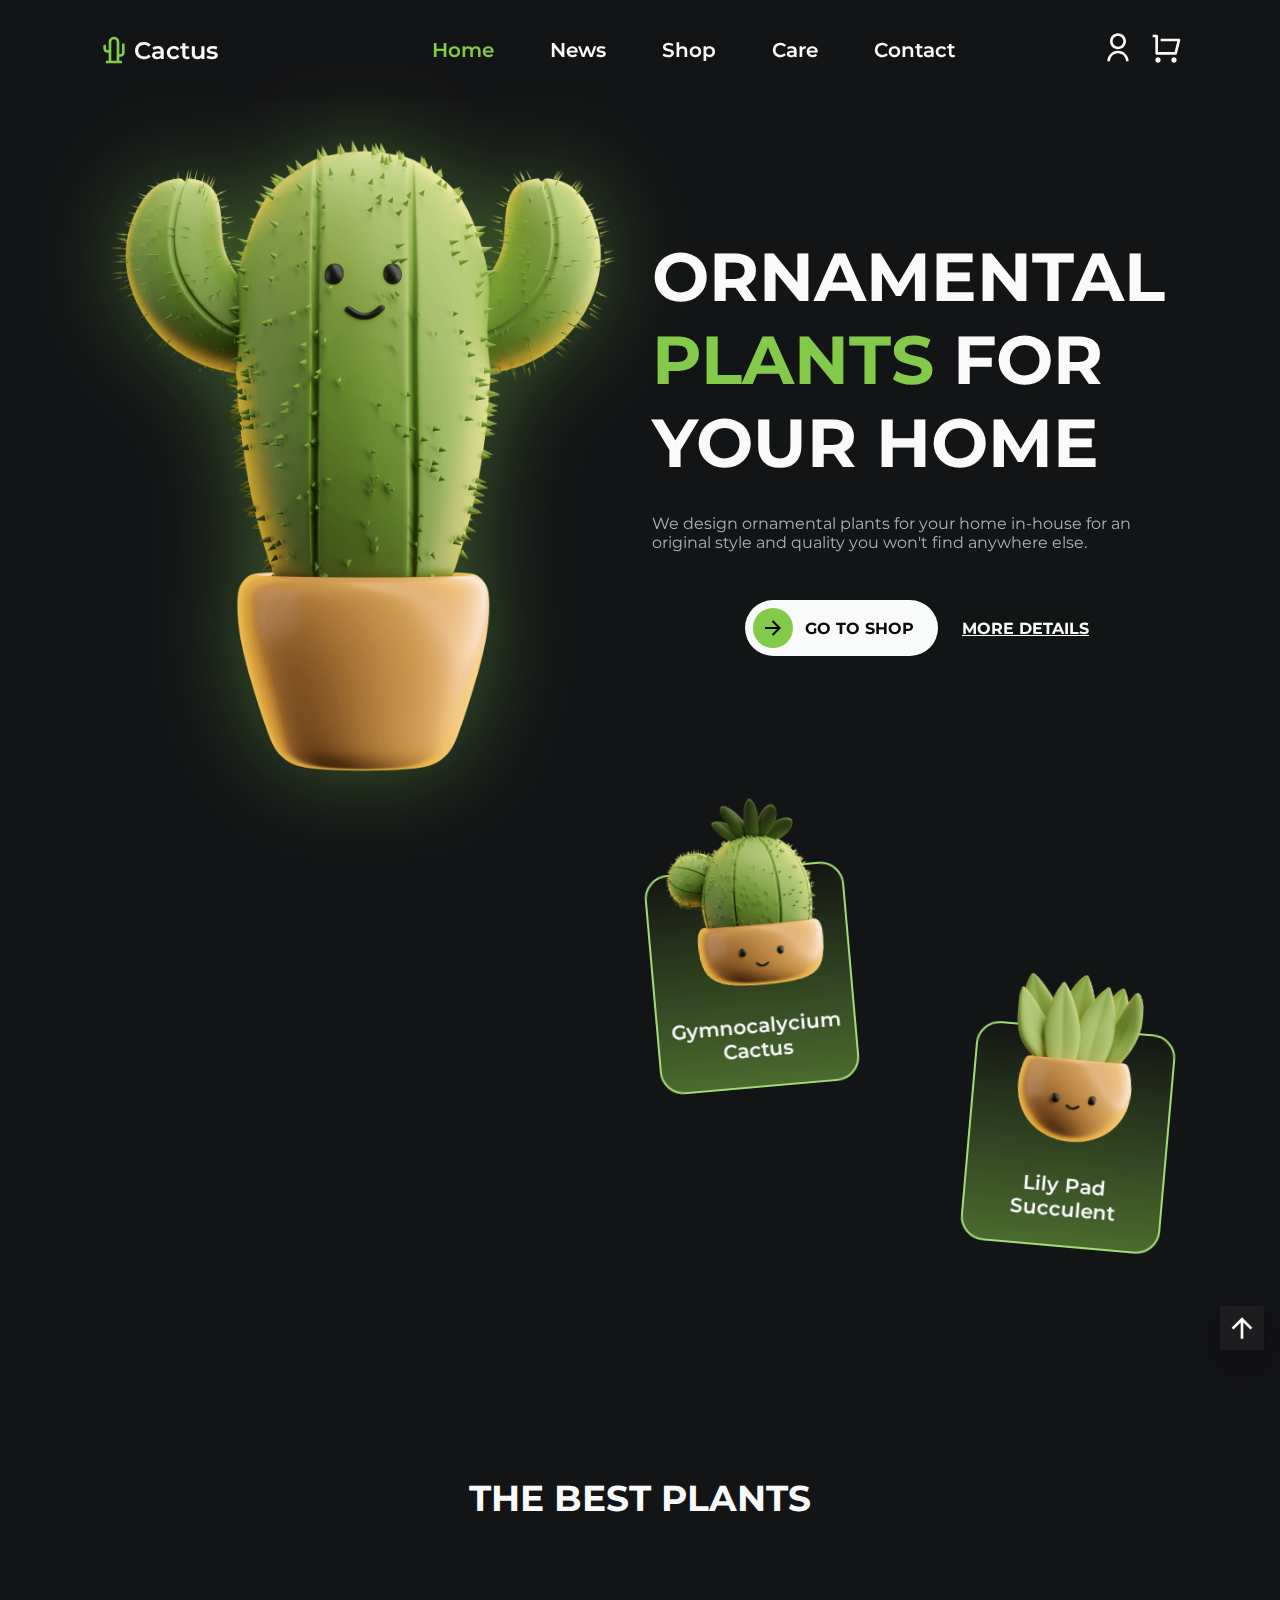
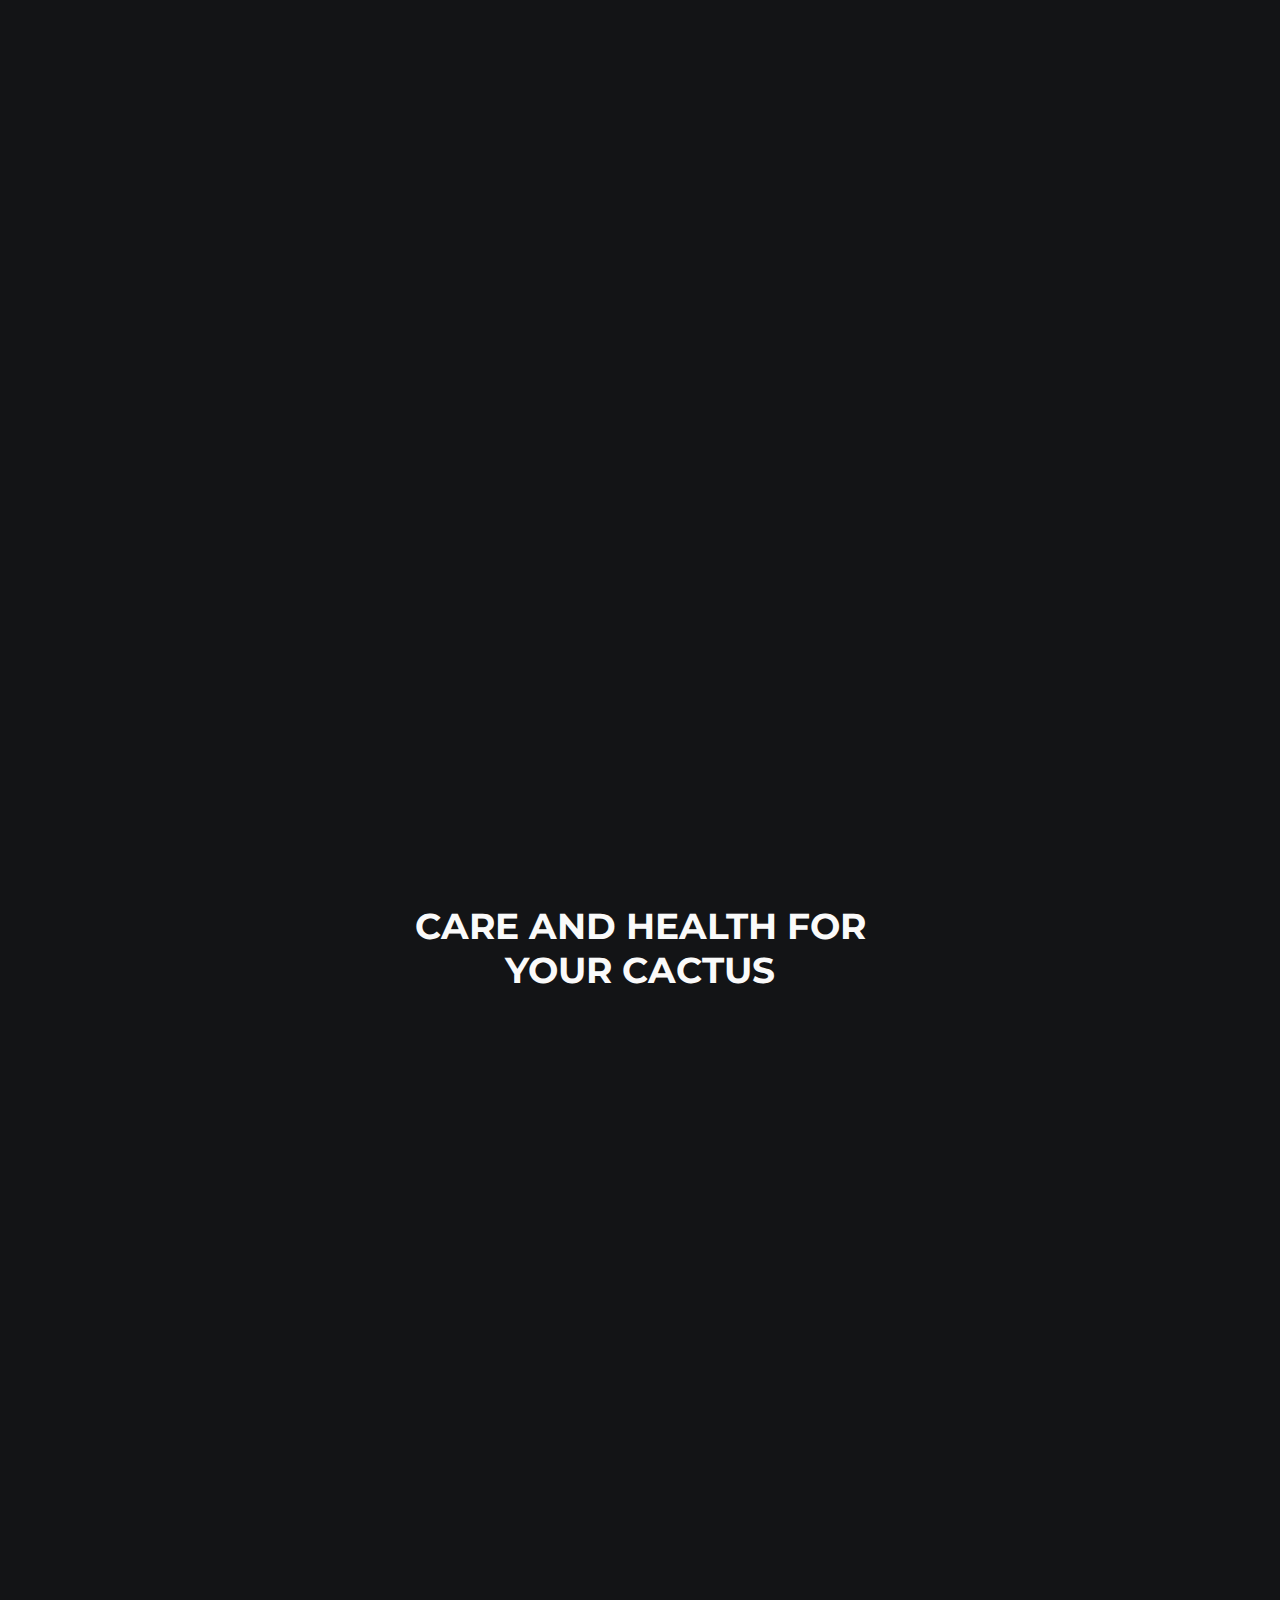
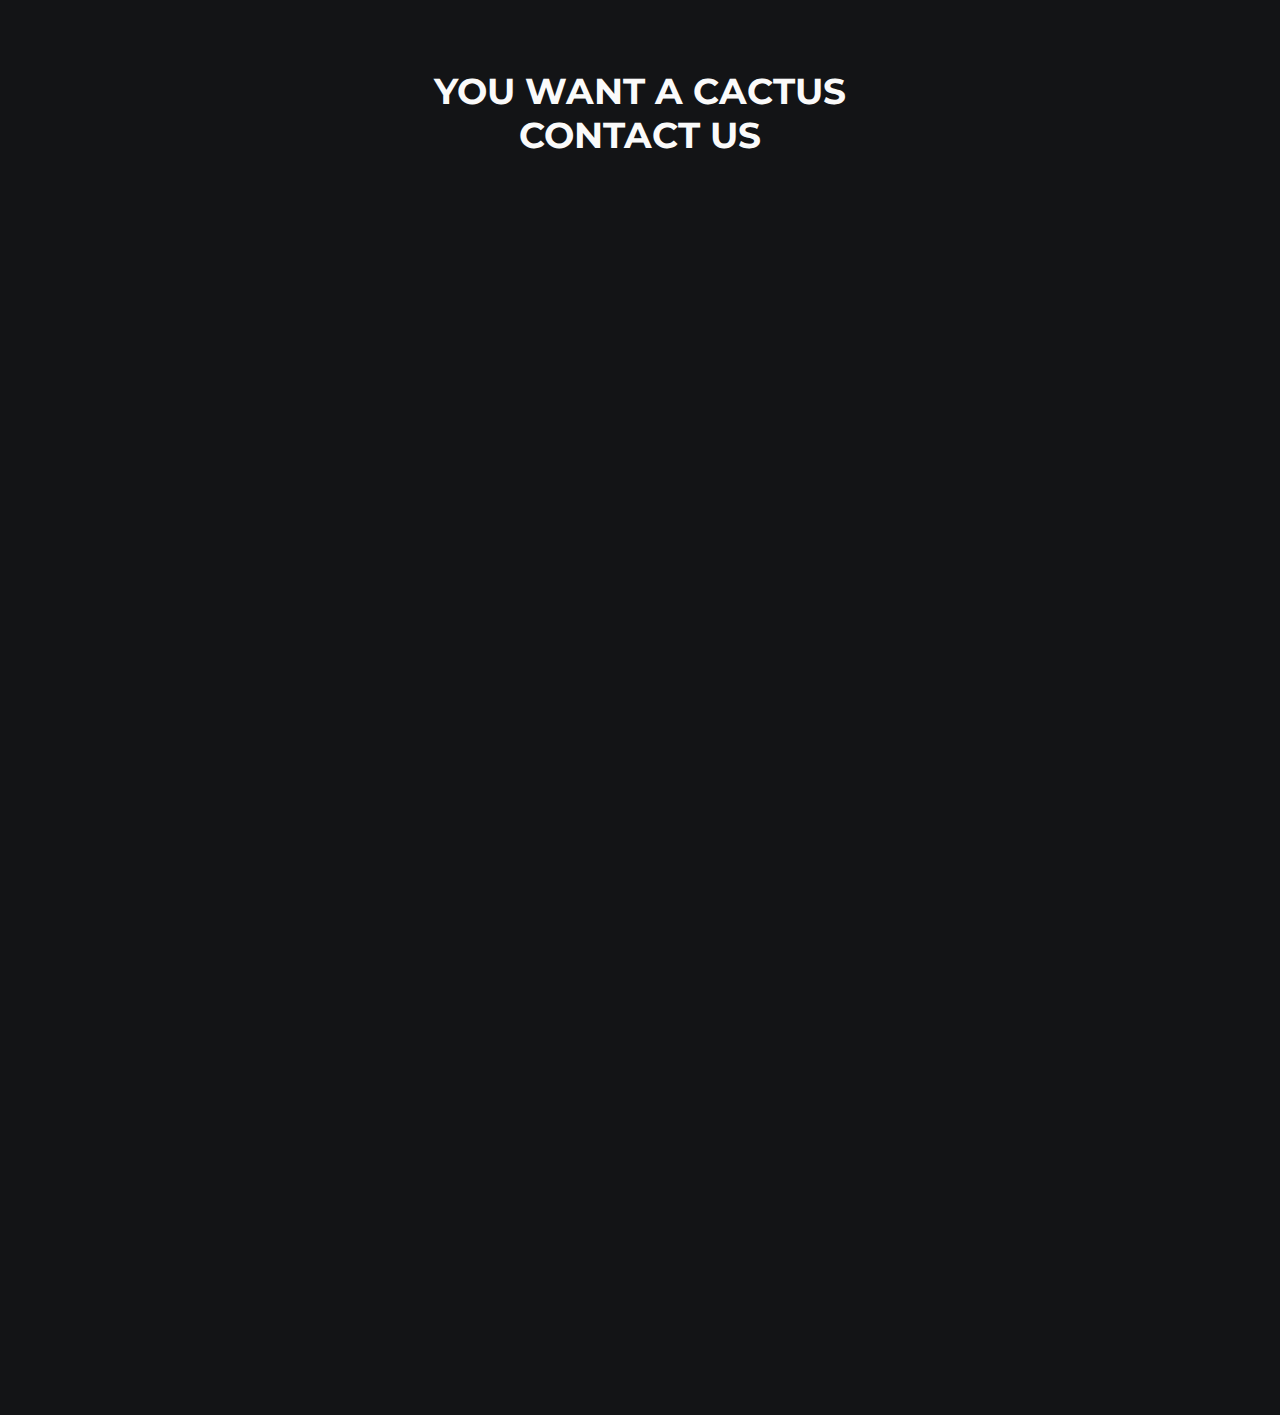
==== index.html @ 9eb7f530 "Add files via upload" ====
<!DOCTYPE html>
<html lang="en">

<head>
	<meta charset="UTF-8">
	<meta name="viewport" content="width=device-width, initial-scale=1.0">
	<link rel="shortcut icon" href="img/favicon.png" type="image/x-icon">
	<link rel="preconnect" href="https://fonts.googleapis.com">
	<link rel="preconnect" href="https://fonts.gstatic.com" crossorigin>
	<link href="https://fonts.googleapis.com/css2?family=Montserrat:wght@400;600;700&display=swap" rel="stylesheet">
	<link rel="stylesheet" href="css/style.css">
	<title>Cactus</title>
</head>

<body>
	<div class="wrapper">
		<!--==================== HEADER ====================-->
		<header class="header" id="header">
			<div class="header__container">
				<a href="" class="header__logo icon">
					<img src="img/logo.svg" alt="image">
					<div class="logo__text">Cactus</div>
				</a>
				<nav class="header__menu menu" id="menu">
					<div class="menu__body">
						<ul class="menu__list">
							<li class="menu__item">
								<a data-goto="#home" href="#" class="menu__link active-link">Home</a>
							</li>
							<li class="menu__item">
								<a data-goto="#new" href="#" class="menu__link">News</a>
							</li>
							<li class="menu__item">
								<a data-goto="#shop" href="#" class="menu__link">Shop</a>
							</li>
							<li class="menu__item">
								<a data-goto="#care" href="#" class="menu__link">Care</a>
							</li>
							<li class="menu__item">
								<a data-goto="#contact" href="#" class="menu__link">Contact</a>
							</li>
						</ul>
					</div>
					<div class="menu__actions actions-menu">
						<div class="actions-menu__user">
							<svg xmlns="http://www.w3.org/2000/svg" viewBox="0 0 24 24">
								<path
									d="M4 22C4 17.5817 7.58172 14 12 14C16.4183 14 20 17.5817 20 22H18C18 18.6863 15.3137 16 12 16C8.68629 16 6 18.6863 6 22H4ZM12 13C8.685 13 6 10.315 6 7C6 3.685 8.685 1 12 1C15.315 1 18 3.685 18 7C18 10.315 15.315 13 12 13ZM12 11C14.21 11 16 9.21 16 7C16 4.79 14.21 3 12 3C9.79 3 8 4.79 8 7C8 9.21 9.79 11 12 11Z">
								</path>
							</svg>
						</div>
						<div class="actions-menu__cart">
							<svg xmlns="http://www.w3.org/2000/svg" viewBox="0 0 24 24" fill="currentColor">
								<path
									d="M4.00488 16V4H2.00488V2H5.00488C5.55717 2 6.00488 2.44772 6.00488 3V15H18.4433L20.4433 7H8.00488V5H21.7241C22.2764 5 22.7241 5.44772 22.7241 6C22.7241 6.08176 22.7141 6.16322 22.6942 6.24254L20.1942 16.2425C20.083 16.6877 19.683 17 19.2241 17H5.00488C4.4526 17 4.00488 16.5523 4.00488 16ZM6.00488 23C4.90031 23 4.00488 22.1046 4.00488 21C4.00488 19.8954 4.90031 19 6.00488 19C7.10945 19 8.00488 19.8954 8.00488 21C8.00488 22.1046 7.10945 23 6.00488 23ZM18.0049 23C16.9003 23 16.0049 22.1046 16.0049 21C16.0049 19.8954 16.9003 19 18.0049 19C19.1095 19 20.0049 19.8954 20.0049 21C20.0049 22.1046 19.1095 23 18.0049 23Z">
								</path>
							</svg>
						</div>
					</div>
					<button class="icon-menu" type="button">
						<span></span>
					</button>
				</nav>
			</div>
		</header>
		<!--==================== MAIN ====================-->
		<main class="main">
			<!--==================== HOME ====================-->
			<section class="page__home home section" id="home">
				<div class="home__container grid">
					<div class="home__image image-home">
						<div class="image-home__body">
							<img src="img/home/home-cactus.png" alt="image">
						</div>
					</div>
					<div class="home__content">
						<div class="home__header header-home">
							<h1 class="header-home__title title header_title">
								ORNAMENTAL <br> <span>PLANTS</span> FOR <br> YOUR HOME <br>
							</h1>
							<div class="header-home__text">
								<p>We design ornamental plants for your home in-house for an original style and quality you
									won't
									find anywhere else.</p>
							</div>
							<div class="header-home__buttons">
								<a href="" class="header-home__button button">
									<span><img src="img/home/arrow.svg" alt="icon-arrow"></span>GO TO SHOP
								</a>
								<a href="" class="header-home__button-link button-link">MORE DETAILS</a>
							</div>
						</div>
					</div>
				</div>
			</section>
			<!--==================== NEWS ====================-->
			<section class="page__new new section" id="new">
				<div class="new__container grid">
					<div class="new__header header-new header_title">
						<h2 class="header-new__title title">
							NEW PLANTS FOR <br> YOUR HOME
						</h2>
						<div class="header-new__text">
							<p>Select new ornamental plants for home
								decoration and obtain an atmosphere of
								harmony and freshness.</p>
						</div>
					</div>
					<div class="new__content grid">
						<article class="new__card card-new">
							<div class="card-new__image">
								<img src="img/new/new-cactus-1.png" alt="image">
							</div>
							<h2 class="card-new__title">Gymnocalycium Cactus</h2>
						</article>
						<article class="new__card card-new">
							<div class="card-new__image">
								<img src="img/new/new-cactus-2.png" alt="image">
							</div>
							<h2 class="card-new__title">Lily Pad Succulent</h2>
						</article>
						<article class="new__card card-new">
							<div class="card-new__image">
								<img src="img/new/new-cactus-3.png" alt="image">
							</div>
							<h2 class="card-new__title">Rebutia Cactus</h2>
						</article>
					</div>
				</div>
			</section>
			<!--==================== SHOP ====================-->
			<section class="page__shop shop section" id="shop">
				<div class="shop__container">
					<div class="shop__header header-shop header_title">
						<h2 class="header-shop__title title title_center">
							THE BEST PLANTS
						</h2>
					</div>
					<div class="shop__content">
						<article class="shop__card card-shop">
							<div class="card-shop__image">
								<img src="img/shop/shop-cactus-1.png" alt="image">
							</div>
							<h3 class="card-shop__title">Gymnocalycium <br> Cactus</h3>
							<div class="card-shop__price">
								<span>$15</span>
							</div>
							<button class="card-shop__button">
								<img src="img/shop/bag.svg" alt="image">
							</button>
						</article>
						<article class="shop__card card-shop">
							<div class="card-shop__image">
								<img src="img/shop/shop-cactus-2.png" alt="image">
							</div>
							<h3 class="card-shop__title">Echeveria <br> Succulent</h3>
							<div class="card-shop__price">
								<span>$10</span>
							</div>
							<button class="card-shop__button">
								<img src="img/shop/bag.svg" alt="image">
							</button>
						</article>
						<article class="shop__card card-shop">
							<div class="card-shop__image">
								<img src="img/shop/shop-cactus-3.png" alt="image">
							</div>
							<h3 class="card-shop__title">Ferocactus <br> Cactus</h3>
							<div class="card-shop__price">
								<span>$15</span>
							</div>
							<button class="card-shop__button">
								<img src="img/shop/bag.svg" alt="image">
							</button>
						</article>
						<article class="shop__card card-shop">
							<div class="card-shop__image">
								<img src="img/shop/shop-cactus-4.png" alt="image">
							</div>
							<h3 class="card-shop__title">Key Lime Pie <br> Succulent</h3>
							<div class="card-shop__price">
								<span>$10</span>
							</div>
							<button class="card-shop__button">
								<img src="img/shop/bag.svg" alt="image">
							</button>
						</article>
						<article class="shop__card card-shop">
							<div class="card-shop__image">
								<img src="img/shop/shop-cactus-5.png" alt="image">
							</div>
							<h3 class="card-shop__title">Melocactus <br> Cactus</h3>
							<div class="card-shop__price">
								<span>$15</span>
							</div>
							<button class="card-shop__button">
								<img src="img/shop/bag.svg" alt="image">
							</button>
						</article>
					</div>
				</div>
			</section>
			<!--==================== CARE ====================-->
			<section class="page__care care section" id="care">
				<div class="care__container">
					<div class="care__header header-care header_title">
						<h2 class="header-care__title title title_center">
							CARE AND HEALTH FOR <br> YOUR CACTUS
						</h2>
					</div>
					<div class="care__body body-care">
						<div class="body-care__image">
							<img src="img/care/care-cactus.png" alt="image">
						</div>
						<div class="body-care__content content-care">
							<ul class="content-care__list">
								<li class="content-care__item icon">
									<img src="img/care/checkbox.svg" alt="image">
									<p>In cold times, add water once a month
										and during the summer do it when the
										soil is very dry.</p>
								</li>
								<li class="content-care__item icon">
									<img src="img/care/checkbox.svg" alt="image">
									<p>Have good drainage so that the cactus
										does not accumulate water.</p>
								</li>
								<li class="content-care__item icon">
									<img src="img/care/checkbox.svg" alt="image">
									<p>Place your cactus or succulent in a
										location with indirect light.</p>
								</li>
								<li class="content-care__item icon">
									<img src="img/care/checkbox.svg" alt="image">
									<p>Do not water more than necessary, as
										it can accumulate too much water and
										the plant will rot.</p>
								</li>
								<li class="content-care__item icon">
									<img src="img/care/checkbox.svg" alt="image">
									<p>Do not expose to high temperatures, as
										succulent plants are not fans of
										extremes.</p>
								</li>
							</ul>
						</div>
					</div>
			</section>
			<!--==================== CONTACT ====================-->
			<section class="page__contact contact section" id="contact">
				<div class="contact__container">
					<div class="contact__header header-contact header_title">
						<h2 class="header-contact__title title title_center">
							YOU WANT A CACTUS <br> CONTACT US
						</h2>
					</div>
					<div class="contact__body">
						<div class="contact__content">
							<div class="contact__social social-contact">
								<h3 class="social-contact__title">Write to us</h3>
								<div class="social-contact__image">
									<a href="" class="social-contact__whatsapp icon">
										<img src="img/contact/whatsapp.svg" alt="image">
									</a>
									<a href="" class="social-contact__messenger icon">
										<img src="img/contact/messenger.svg" alt="image">
									</a>
									<a href="mailto:" class="social-contact__mail icon">
										<img src="img/contact/mail.svg" alt="image">
									</a>
								</div>
							</div>
							<div class="contact__number number-contact">
								<h3 class="number-contact__title">Call us at the numbers</h3>
								<address class="number-contact__info">
									+00-987-7654-321 <br> +11-012345
								</address>
							</div>
							<div class="contact__address address-contact">
								<h3 class="address-contact__title">Find us here</h3>
								<address class="address-contact__info">
									Lima - Sun City - Peru <br> Av. Moon #4321
								</address>
							</div>
						</div>
						<div class="contact__image">
							<img src="img/contact/contact-cactus.png" alt="image">
						</div>
					</div>
				</div>
			</section>
		</main>
		<!--==================== FOOTER ====================-->
		<footer class="footer">
			<div class="footer__container">
				<div class="footer__main main-footer">
					<div class="main-footer__column">
						<a href="" class="main-footer__logo icon">
							<img src="img/logo.svg" alt="image">
							<div class="main-footer__logo-text">Cactus</div>
						</a>
						<div class="main-footer__text">
							<p>Choose the best plants for your home.</p>
						</div>
					</div>
					<div class="main-footer__column">
						<div class="main-footer__label">COMPANY</div>
						<nav class="main-footer__menu menu-footer">
							<ul class="menu-footer__list">
								<li class="menu-footer__item">
									<a href="" class="menu-footer__link">About Us</a>
								</li>
								<li class="menu-footer__item">
									<a href="" class="menu-footer__link">Products</a>
								</li>
								<li class="menu-footer__item">
									<a href="" class="menu-footer__link">Features</a>
								</li>
							</ul>
						</nav>
					</div>
					<div class="main-footer__column">
						<div class="main-footer__label">INFORMATION</div>
						<nav class="main-footer__menu menu-footer">
							<ul class="menu-footer__list">
								<li class="menu-footer__item">
									<a href="" class="menu-footer__link">Blogs & News</a>
								</li>
								<li class="menu-footer__item">
									<a href="" class="menu-footer__link">Contacts Us</a>
								</li>
								<li class="menu-footer__item">
									<a href="" class="menu-footer__link">FAQs</a>
								</li>
							</ul>
						</nav>
					</div>
					<div class="main-footer__column">
						<div class="main-footer__label">SOCIAL MEDIA</div>
						<div class="main-footer__social social-footer">
							<a href="" class="social-footer__facebook icon">
								<img src="img/footer/facebook.svg" alt="image">
							</a>
							<a href="" class="social-footer__instagram icon">
								<img src="img/footer/instagram.svg" alt="image">
							</a>
							<a href="" class="social-footer__twitter icon">
								<img src="img/footer/twitter.svg" alt="image">
							</a>
						</div>
					</div>
				</div>
				<div class="footer__bottom bottom-footer">
					<div class="bottom-footer__copy">
						© All Rights Reserved By Bedimcode
					</div>
				</div>
			</div>
		</footer>
		<!--========== SCROLL UP ==========-->
		<a href="#" class="scrollup icon" id="scroll-up">
			<img src="img/arrow.svg" alt="image">
		</a>
	</div>
	<!--=============== SCROLLREVEAL ===============-->
	<script src="js/scrollreveal.min.js"></script>
	<!--=============== SCRIPT ===============-->
	<script src="js/script.js"></script>
</body>

</html>
---- css/style.css ----
@import url("reset.css");
@import url("header.css");
@import url("home.css");
@import url("new.css");
@import url("shop.css");
@import url("care.css");
@import url("contact.css");
@import url("footer.css");
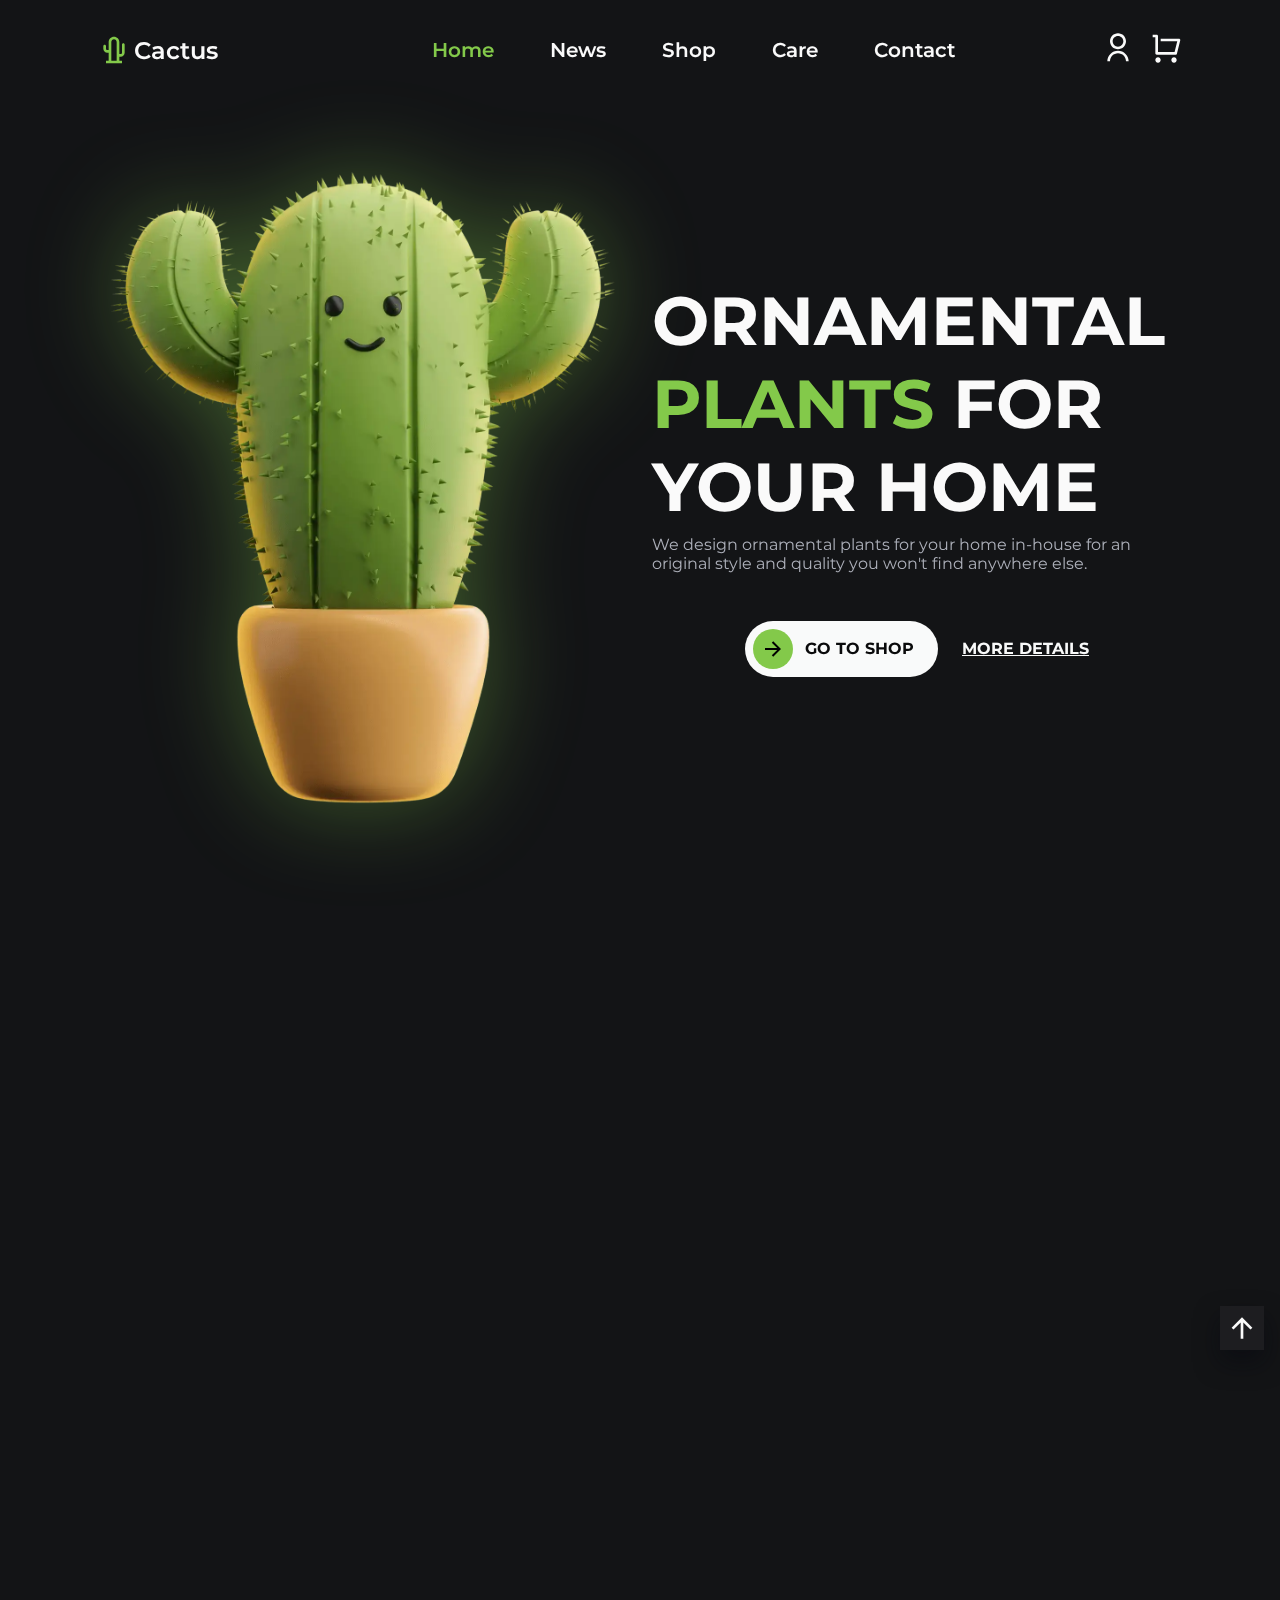
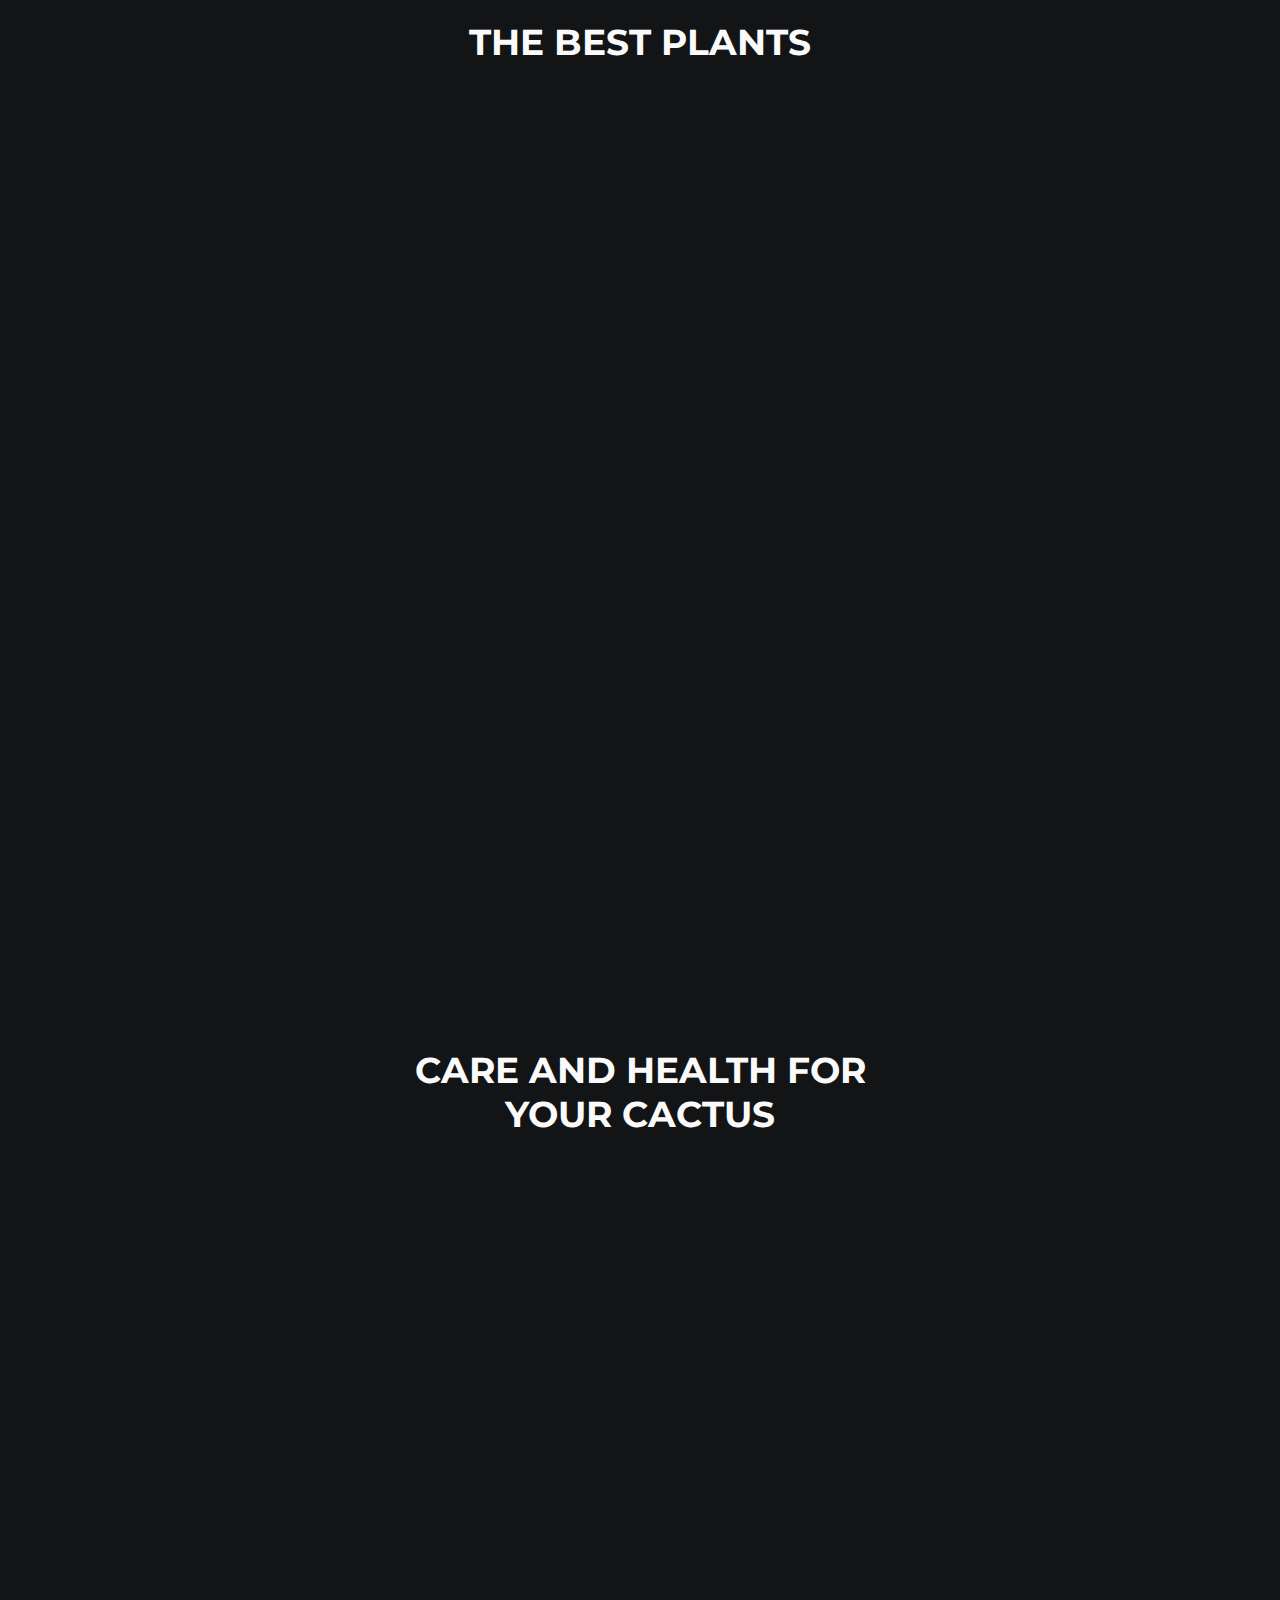
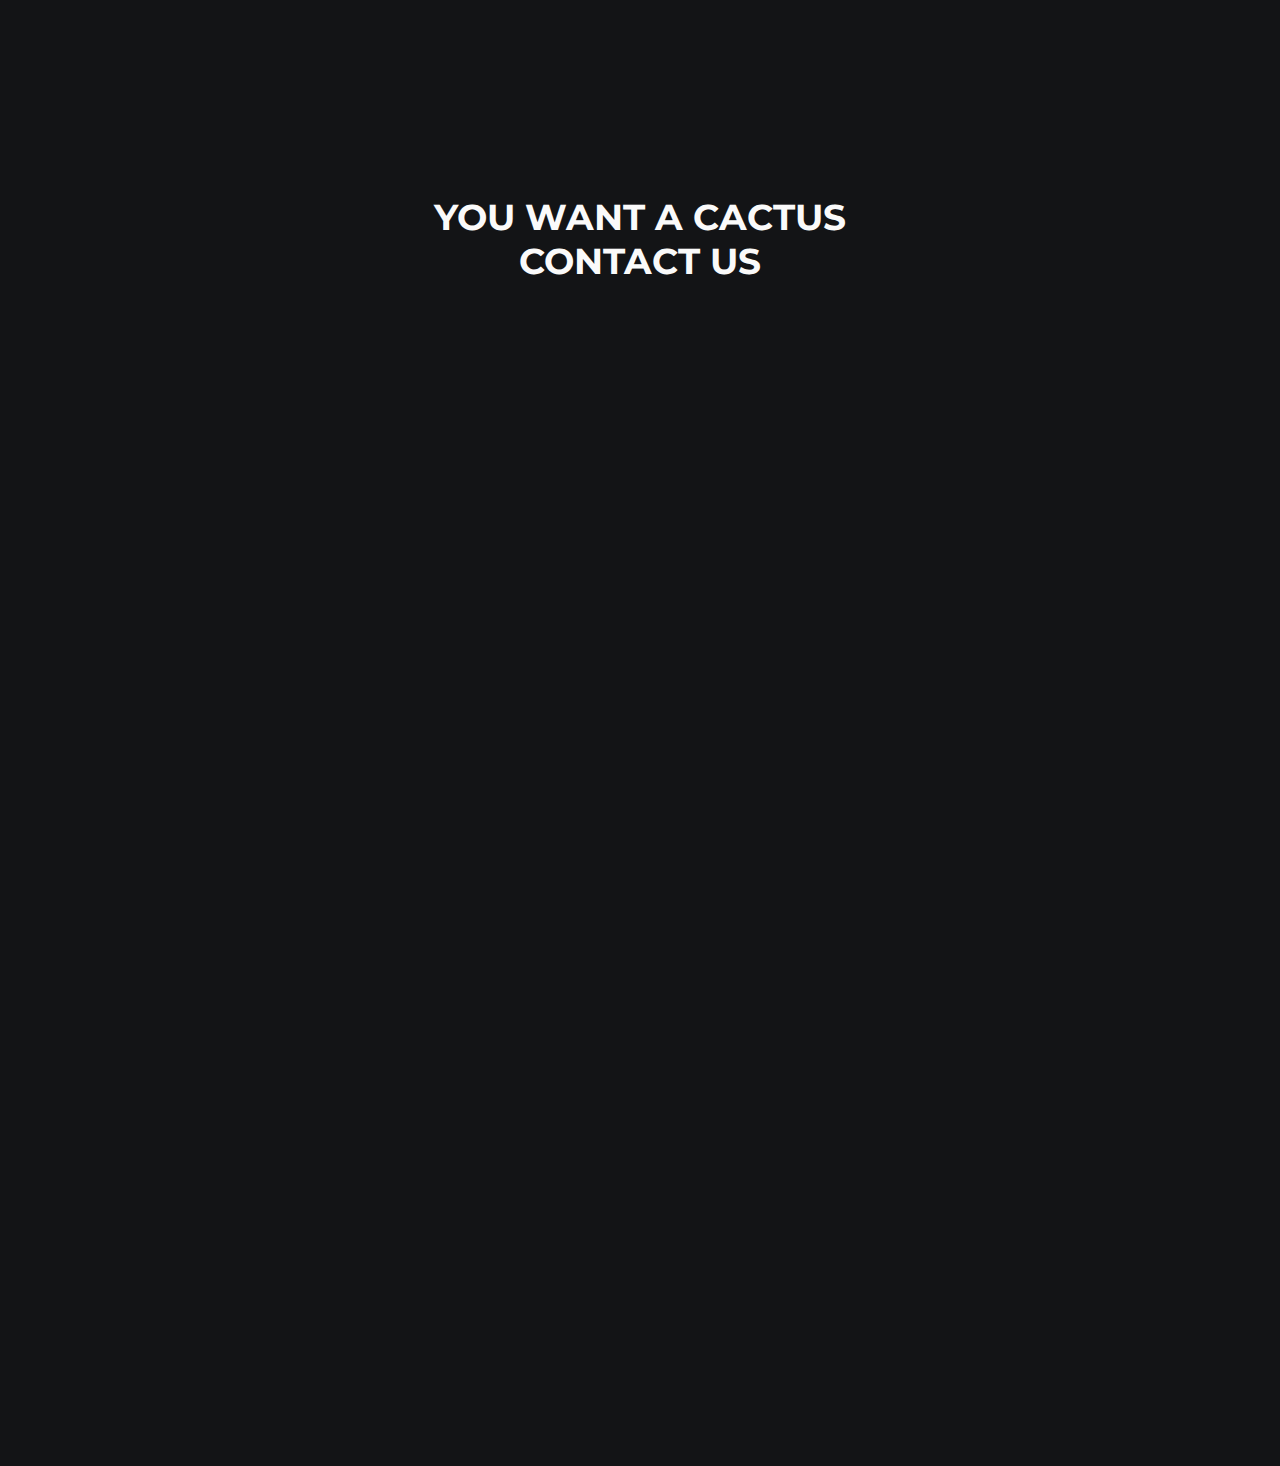
==== commit 6504d680: "Add files via upload" ====
--- a/index.html
+++ b/index.html
@@ -1,371 +1,361 @@
-<!DOCTYPE html>
-<html lang="en">
-
-<head>
-	<meta charset="UTF-8">
-	<meta name="viewport" content="width=device-width, initial-scale=1.0">
-	<link rel="shortcut icon" href="img/favicon.png" type="image/x-icon">
-	<link rel="preconnect" href="https://fonts.googleapis.com">
-	<link rel="preconnect" href="https://fonts.gstatic.com" crossorigin>
-	<link href="https://fonts.googleapis.com/css2?family=Montserrat:wght@400;600;700&display=swap" rel="stylesheet">
-	<link rel="stylesheet" href="css/style.css">
-	<title>Cactus</title>
-</head>
-
-<body>
-	<div class="wrapper">
-		<!--==================== HEADER ====================-->
-		<header class="header" id="header">
-			<div class="header__container">
-				<a href="" class="header__logo icon">
-					<img src="img/logo.svg" alt="image">
-					<div class="logo__text">Cactus</div>
-				</a>
-				<nav class="header__menu menu" id="menu">
-					<div class="menu__body">
-						<ul class="menu__list">
-							<li class="menu__item">
-								<a data-goto="#home" href="#" class="menu__link active-link">Home</a>
-							</li>
-							<li class="menu__item">
-								<a data-goto="#new" href="#" class="menu__link">News</a>
-							</li>
-							<li class="menu__item">
-								<a data-goto="#shop" href="#" class="menu__link">Shop</a>
-							</li>
-							<li class="menu__item">
-								<a data-goto="#care" href="#" class="menu__link">Care</a>
-							</li>
-							<li class="menu__item">
-								<a data-goto="#contact" href="#" class="menu__link">Contact</a>
-							</li>
-						</ul>
-					</div>
-					<div class="menu__actions actions-menu">
-						<div class="actions-menu__user">
-							<svg xmlns="http://www.w3.org/2000/svg" viewBox="0 0 24 24">
-								<path
-									d="M4 22C4 17.5817 7.58172 14 12 14C16.4183 14 20 17.5817 20 22H18C18 18.6863 15.3137 16 12 16C8.68629 16 6 18.6863 6 22H4ZM12 13C8.685 13 6 10.315 6 7C6 3.685 8.685 1 12 1C15.315 1 18 3.685 18 7C18 10.315 15.315 13 12 13ZM12 11C14.21 11 16 9.21 16 7C16 4.79 14.21 3 12 3C9.79 3 8 4.79 8 7C8 9.21 9.79 11 12 11Z">
-								</path>
-							</svg>
-						</div>
-						<div class="actions-menu__cart">
-							<svg xmlns="http://www.w3.org/2000/svg" viewBox="0 0 24 24" fill="currentColor">
-								<path
-									d="M4.00488 16V4H2.00488V2H5.00488C5.55717 2 6.00488 2.44772 6.00488 3V15H18.4433L20.4433 7H8.00488V5H21.7241C22.2764 5 22.7241 5.44772 22.7241 6C22.7241 6.08176 22.7141 6.16322 22.6942 6.24254L20.1942 16.2425C20.083 16.6877 19.683 17 19.2241 17H5.00488C4.4526 17 4.00488 16.5523 4.00488 16ZM6.00488 23C4.90031 23 4.00488 22.1046 4.00488 21C4.00488 19.8954 4.90031 19 6.00488 19C7.10945 19 8.00488 19.8954 8.00488 21C8.00488 22.1046 7.10945 23 6.00488 23ZM18.0049 23C16.9003 23 16.0049 22.1046 16.0049 21C16.0049 19.8954 16.9003 19 18.0049 19C19.1095 19 20.0049 19.8954 20.0049 21C20.0049 22.1046 19.1095 23 18.0049 23Z">
-								</path>
-							</svg>
-						</div>
-					</div>
-					<button class="icon-menu" type="button">
-						<span></span>
-					</button>
-				</nav>
-			</div>
-		</header>
-		<!--==================== MAIN ====================-->
-		<main class="main">
-			<!--==================== HOME ====================-->
-			<section class="page__home home section" id="home">
-				<div class="home__container grid">
-					<div class="home__image image-home">
-						<div class="image-home__body">
-							<img src="img/home/home-cactus.png" alt="image">
-						</div>
-					</div>
-					<div class="home__content">
-						<div class="home__header header-home">
-							<h1 class="header-home__title title header_title">
-								ORNAMENTAL <br> <span>PLANTS</span> FOR <br> YOUR HOME <br>
-							</h1>
-							<div class="header-home__text">
-								<p>We design ornamental plants for your home in-house for an original style and quality you
-									won't
-									find anywhere else.</p>
-							</div>
-							<div class="header-home__buttons">
-								<a href="" class="header-home__button button">
-									<span><img src="img/home/arrow.svg" alt="icon-arrow"></span>GO TO SHOP
-								</a>
-								<a href="" class="header-home__button-link button-link">MORE DETAILS</a>
-							</div>
-						</div>
-					</div>
-				</div>
-			</section>
-			<!--==================== NEWS ====================-->
-			<section class="page__new new section" id="new">
-				<div class="new__container grid">
-					<div class="new__header header-new header_title">
-						<h2 class="header-new__title title">
-							NEW PLANTS FOR <br> YOUR HOME
-						</h2>
-						<div class="header-new__text">
-							<p>Select new ornamental plants for home
-								decoration and obtain an atmosphere of
-								harmony and freshness.</p>
-						</div>
-					</div>
-					<div class="new__content grid">
-						<article class="new__card card-new">
-							<div class="card-new__image">
-								<img src="img/new/new-cactus-1.png" alt="image">
-							</div>
-							<h2 class="card-new__title">Gymnocalycium Cactus</h2>
-						</article>
-						<article class="new__card card-new">
-							<div class="card-new__image">
-								<img src="img/new/new-cactus-2.png" alt="image">
-							</div>
-							<h2 class="card-new__title">Lily Pad Succulent</h2>
-						</article>
-						<article class="new__card card-new">
-							<div class="card-new__image">
-								<img src="img/new/new-cactus-3.png" alt="image">
-							</div>
-							<h2 class="card-new__title">Rebutia Cactus</h2>
-						</article>
-					</div>
-				</div>
-			</section>
-			<!--==================== SHOP ====================-->
-			<section class="page__shop shop section" id="shop">
-				<div class="shop__container">
-					<div class="shop__header header-shop header_title">
-						<h2 class="header-shop__title title title_center">
-							THE BEST PLANTS
-						</h2>
-					</div>
-					<div class="shop__content">
-						<article class="shop__card card-shop">
-							<div class="card-shop__image">
-								<img src="img/shop/shop-cactus-1.png" alt="image">
-							</div>
-							<h3 class="card-shop__title">Gymnocalycium <br> Cactus</h3>
-							<div class="card-shop__price">
-								<span>$15</span>
-							</div>
-							<button class="card-shop__button">
-								<img src="img/shop/bag.svg" alt="image">
-							</button>
-						</article>
-						<article class="shop__card card-shop">
-							<div class="card-shop__image">
-								<img src="img/shop/shop-cactus-2.png" alt="image">
-							</div>
-							<h3 class="card-shop__title">Echeveria <br> Succulent</h3>
-							<div class="card-shop__price">
-								<span>$10</span>
-							</div>
-							<button class="card-shop__button">
-								<img src="img/shop/bag.svg" alt="image">
-							</button>
-						</article>
-						<article class="shop__card card-shop">
-							<div class="card-shop__image">
-								<img src="img/shop/shop-cactus-3.png" alt="image">
-							</div>
-							<h3 class="card-shop__title">Ferocactus <br> Cactus</h3>
-							<div class="card-shop__price">
-								<span>$15</span>
-							</div>
-							<button class="card-shop__button">
-								<img src="img/shop/bag.svg" alt="image">
-							</button>
-						</article>
-						<article class="shop__card card-shop">
-							<div class="card-shop__image">
-								<img src="img/shop/shop-cactus-4.png" alt="image">
-							</div>
-							<h3 class="card-shop__title">Key Lime Pie <br> Succulent</h3>
-							<div class="card-shop__price">
-								<span>$10</span>
-							</div>
-							<button class="card-shop__button">
-								<img src="img/shop/bag.svg" alt="image">
-							</button>
-						</article>
-						<article class="shop__card card-shop">
-							<div class="card-shop__image">
-								<img src="img/shop/shop-cactus-5.png" alt="image">
-							</div>
-							<h3 class="card-shop__title">Melocactus <br> Cactus</h3>
-							<div class="card-shop__price">
-								<span>$15</span>
-							</div>
-							<button class="card-shop__button">
-								<img src="img/shop/bag.svg" alt="image">
-							</button>
-						</article>
-					</div>
-				</div>
-			</section>
-			<!--==================== CARE ====================-->
-			<section class="page__care care section" id="care">
-				<div class="care__container">
-					<div class="care__header header-care header_title">
-						<h2 class="header-care__title title title_center">
-							CARE AND HEALTH FOR <br> YOUR CACTUS
-						</h2>
-					</div>
-					<div class="care__body body-care">
-						<div class="body-care__image">
-							<img src="img/care/care-cactus.png" alt="image">
-						</div>
-						<div class="body-care__content content-care">
-							<ul class="content-care__list">
-								<li class="content-care__item icon">
-									<img src="img/care/checkbox.svg" alt="image">
-									<p>In cold times, add water once a month
-										and during the summer do it when the
-										soil is very dry.</p>
-								</li>
-								<li class="content-care__item icon">
-									<img src="img/care/checkbox.svg" alt="image">
-									<p>Have good drainage so that the cactus
-										does not accumulate water.</p>
-								</li>
-								<li class="content-care__item icon">
-									<img src="img/care/checkbox.svg" alt="image">
-									<p>Place your cactus or succulent in a
-										location with indirect light.</p>
-								</li>
-								<li class="content-care__item icon">
-									<img src="img/care/checkbox.svg" alt="image">
-									<p>Do not water more than necessary, as
-										it can accumulate too much water and
-										the plant will rot.</p>
-								</li>
-								<li class="content-care__item icon">
-									<img src="img/care/checkbox.svg" alt="image">
-									<p>Do not expose to high temperatures, as
-										succulent plants are not fans of
-										extremes.</p>
-								</li>
-							</ul>
-						</div>
-					</div>
-			</section>
-			<!--==================== CONTACT ====================-->
-			<section class="page__contact contact section" id="contact">
-				<div class="contact__container">
-					<div class="contact__header header-contact header_title">
-						<h2 class="header-contact__title title title_center">
-							YOU WANT A CACTUS <br> CONTACT US
-						</h2>
-					</div>
-					<div class="contact__body">
-						<div class="contact__content">
-							<div class="contact__social social-contact">
-								<h3 class="social-contact__title">Write to us</h3>
-								<div class="social-contact__image">
-									<a href="" class="social-contact__whatsapp icon">
-										<img src="img/contact/whatsapp.svg" alt="image">
-									</a>
-									<a href="" class="social-contact__messenger icon">
-										<img src="img/contact/messenger.svg" alt="image">
-									</a>
-									<a href="mailto:" class="social-contact__mail icon">
-										<img src="img/contact/mail.svg" alt="image">
-									</a>
-								</div>
-							</div>
-							<div class="contact__number number-contact">
-								<h3 class="number-contact__title">Call us at the numbers</h3>
-								<address class="number-contact__info">
-									+00-987-7654-321 <br> +11-012345
-								</address>
-							</div>
-							<div class="contact__address address-contact">
-								<h3 class="address-contact__title">Find us here</h3>
-								<address class="address-contact__info">
-									Lima - Sun City - Peru <br> Av. Moon #4321
-								</address>
-							</div>
-						</div>
-						<div class="contact__image">
-							<img src="img/contact/contact-cactus.png" alt="image">
-						</div>
-					</div>
-				</div>
-			</section>
-		</main>
-		<!--==================== FOOTER ====================-->
-		<footer class="footer">
-			<div class="footer__container">
-				<div class="footer__main main-footer">
-					<div class="main-footer__column">
-						<a href="" class="main-footer__logo icon">
-							<img src="img/logo.svg" alt="image">
-							<div class="main-footer__logo-text">Cactus</div>
-						</a>
-						<div class="main-footer__text">
-							<p>Choose the best plants for your home.</p>
-						</div>
-					</div>
-					<div class="main-footer__column">
-						<div class="main-footer__label">COMPANY</div>
-						<nav class="main-footer__menu menu-footer">
-							<ul class="menu-footer__list">
-								<li class="menu-footer__item">
-									<a href="" class="menu-footer__link">About Us</a>
-								</li>
-								<li class="menu-footer__item">
-									<a href="" class="menu-footer__link">Products</a>
-								</li>
-								<li class="menu-footer__item">
-									<a href="" class="menu-footer__link">Features</a>
-								</li>
-							</ul>
-						</nav>
-					</div>
-					<div class="main-footer__column">
-						<div class="main-footer__label">INFORMATION</div>
-						<nav class="main-footer__menu menu-footer">
-							<ul class="menu-footer__list">
-								<li class="menu-footer__item">
-									<a href="" class="menu-footer__link">Blogs & News</a>
-								</li>
-								<li class="menu-footer__item">
-									<a href="" class="menu-footer__link">Contacts Us</a>
-								</li>
-								<li class="menu-footer__item">
-									<a href="" class="menu-footer__link">FAQs</a>
-								</li>
-							</ul>
-						</nav>
-					</div>
-					<div class="main-footer__column">
-						<div class="main-footer__label">SOCIAL MEDIA</div>
-						<div class="main-footer__social social-footer">
-							<a href="" class="social-footer__facebook icon">
-								<img src="img/footer/facebook.svg" alt="image">
-							</a>
-							<a href="" class="social-footer__instagram icon">
-								<img src="img/footer/instagram.svg" alt="image">
-							</a>
-							<a href="" class="social-footer__twitter icon">
-								<img src="img/footer/twitter.svg" alt="image">
-							</a>
-						</div>
-					</div>
-				</div>
-				<div class="footer__bottom bottom-footer">
-					<div class="bottom-footer__copy">
-						© All Rights Reserved By Bedimcode
-					</div>
-				</div>
-			</div>
-		</footer>
-		<!--========== SCROLL UP ==========-->
-		<a href="#" class="scrollup icon" id="scroll-up">
-			<img src="img/arrow.svg" alt="image">
-		</a>
-	</div>
-	<!--=============== SCROLLREVEAL ===============-->
-	<script src="js/scrollreveal.min.js"></script>
-	<!--=============== SCRIPT ===============-->
-	<script src="js/script.js"></script>
-</body>
-
+<!DOCTYPE html>
+<html lang=en>
+<head>
+<meta charset=UTF-8>
+<meta name=viewport content="width=device-width, initial-scale=1.0">
+<link rel="shortcut icon" href=img/favicon.ico type=image/x-icon>
+<link rel=preconnect href=https://fonts.googleapis.com>
+<link rel=preconnect href=https://fonts.gstatic.com crossorigin>
+<link href="https://fonts.googleapis.com/css2?family=Montserrat:wght@400;600;700&display=swap" rel=stylesheet>
+<link rel=stylesheet href=css/style.css>
+<title>Cactus</title>
+</head>
+<body>
+<div class=wrapper>
+<header class=header id=header>
+<div class=header__container>
+<a href class="header__logo icon">
+<img src=img/logo.svg alt=image>
+<div class=logo__text>Cactus</div>
+</a>
+<nav class="header__menu menu" id=menu>
+<div class=menu__body>
+<ul class=menu__list>
+<li class=menu__item>
+<a data-goto=#home href=# class="menu__link active-link">Home</a>
+</li>
+<li class=menu__item>
+<a data-goto=#new href=# class=menu__link>News</a>
+</li>
+<li class=menu__item>
+<a data-goto=#shop href=# class=menu__link>Shop</a>
+</li>
+<li class=menu__item>
+<a data-goto=#care href=# class=menu__link>Care</a>
+</li>
+<li class=menu__item>
+<a data-goto=#contact href=# class=menu__link>Contact</a>
+</li>
+</ul>
+</div>
+<div class="menu__actions actions-menu">
+<div class=actions-menu__user>
+<svg xmlns=http://www.w3.org/2000/svg viewBox="0 0 24 24">
+<path d="M4 22C4 17.5817 7.58172 14 12 14C16.4183 14 20 17.5817 20 22H18C18 18.6863 15.3137 16 12 16C8.68629 16 6 18.6863 6 22H4ZM12 13C8.685 13 6 10.315 6 7C6 3.685 8.685 1 12 1C15.315 1 18 3.685 18 7C18 10.315 15.315 13 12 13ZM12 11C14.21 11 16 9.21 16 7C16 4.79 14.21 3 12 3C9.79 3 8 4.79 8 7C8 9.21 9.79 11 12 11Z">
+</path>
+</svg>
+</div>
+<div class=actions-menu__cart>
+<svg xmlns=http://www.w3.org/2000/svg viewBox="0 0 24 24" fill=currentColor>
+<path d="M4.00488 16V4H2.00488V2H5.00488C5.55717 2 6.00488 2.44772 6.00488 3V15H18.4433L20.4433 7H8.00488V5H21.7241C22.2764 5 22.7241 5.44772 22.7241 6C22.7241 6.08176 22.7141 6.16322 22.6942 6.24254L20.1942 16.2425C20.083 16.6877 19.683 17 19.2241 17H5.00488C4.4526 17 4.00488 16.5523 4.00488 16ZM6.00488 23C4.90031 23 4.00488 22.1046 4.00488 21C4.00488 19.8954 4.90031 19 6.00488 19C7.10945 19 8.00488 19.8954 8.00488 21C8.00488 22.1046 7.10945 23 6.00488 23ZM18.0049 23C16.9003 23 16.0049 22.1046 16.0049 21C16.0049 19.8954 16.9003 19 18.0049 19C19.1095 19 20.0049 19.8954 20.0049 21C20.0049 22.1046 19.1095 23 18.0049 23Z">
+</path>
+</svg>
+</div>
+</div>
+<button class=icon-menu type=button>
+<span></span>
+</button>
+</nav>
+</div>
+</header>
+<main class=main>
+<section class="page__home home section" id=home>
+<div class="home__container grid">
+<div class="home__image image-home">
+<div class=image-home__body>
+<img src=img/home/home-cactus.webp alt=image>
+</div>
+</div>
+<div class=home__content>
+<div class="home__header header-home">
+<h1 class="header-home__title title">
+ORNAMENTAL <br> <span>PLANTS</span> FOR <br> YOUR HOME <br>
+</h1>
+<div class=header-home__text>
+<p>We design ornamental plants for your home in-house for an original style and quality you
+won't
+find anywhere else.</p>
+</div>
+<div class=header-home__buttons>
+<a href class="header-home__button button">
+<span><img src=img/home/arrow.svg alt=icon-arrow></span>GO TO SHOP
+</a>
+<a href class="header-home__button-link button-link">MORE DETAILS</a>
+</div>
+</div>
+</div>
+</div>
+</section>
+<section class="page__new new section" id=new>
+<div class="new__container grid">
+<div class="new__header header-new">
+<h2 class="header-new__title title">
+NEW PLANTS FOR <br> YOUR HOME
+</h2>
+<div class=header-new__text>
+<p>Select new ornamental plants for home
+decoration and obtain an atmosphere of
+harmony and freshness.</p>
+</div>
+</div>
+<div class=new__body>
+<div class="new__content grid">
+<article class="new__card card-new">
+<div class=card-new__image>
+<img src=img/new/new-cactus-1.webp alt=image>
+</div>
+<h2 class=card-new__title>Gymnocalycium Cactus</h2>
+</article>
+<article class="new__card card-new">
+<div class=card-new__image>
+<img src=img/new/new-cactus-2.webp alt=image>
+</div>
+<h2 class=card-new__title>Lily Pad Succulent</h2>
+</article>
+<article class="new__card card-new">
+<div class=card-new__image>
+<img src=img/new/new-cactus-3.webp alt=image>
+</div>
+<h2 class=card-new__title>Rebutia Cactus</h2>
+</article>
+</div>
+</div>
+</div>
+</section>
+<section class="page__shop shop section" id=shop>
+<div class=shop__container>
+<div class="shop__header header-shop">
+<h2 class="header-shop__title title title_center">
+THE BEST PLANTS
+</h2>
+</div>
+<div class=shop__content>
+<article class="shop__card card-shop">
+<div class=card-shop__image>
+<img src=img/shop/shop-cactus-1.webp alt=image>
+</div>
+<h3 class=card-shop__title>Gymnocalycium <br> Cactus</h3>
+<div class=card-shop__price>
+<span>$15</span>
+</div>
+<button class=card-shop__button>
+<img src=img/shop/bag.svg alt=image>
+</button>
+</article>
+<article class="shop__card card-shop">
+<div class=card-shop__image>
+<img src=img/shop/shop-cactus-2.webp alt=image>
+</div>
+<h3 class=card-shop__title>Echeveria <br> Succulent</h3>
+<div class=card-shop__price>
+<span>$10</span>
+</div>
+<button class=card-shop__button>
+<img src=img/shop/bag.svg alt=image>
+</button>
+</article>
+<article class="shop__card card-shop">
+<div class=card-shop__image>
+<img src=img/shop/shop-cactus-3.webp alt=image>
+</div>
+<h3 class=card-shop__title>Ferocactus <br> Cactus</h3>
+<div class=card-shop__price>
+<span>$15</span>
+</div>
+<button class=card-shop__button>
+<img src=img/shop/bag.svg alt=image>
+</button>
+</article>
+<article class="shop__card card-shop">
+<div class=card-shop__image>
+<img src=img/shop/shop-cactus-4.webp alt=image>
+</div>
+<h3 class=card-shop__title>Key Lime Pie <br> Succulent</h3>
+<div class=card-shop__price>
+<span>$10</span>
+</div>
+<button class=card-shop__button>
+<img src=img/shop/bag.svg alt=image>
+</button>
+</article>
+<article class="shop__card card-shop">
+<div class=card-shop__image>
+<img src=img/shop/shop-cactus-5.webp alt=image>
+</div>
+<h3 class=card-shop__title>Melocactus <br> Cactus</h3>
+<div class=card-shop__price>
+<span>$15</span>
+</div>
+<button class=card-shop__button>
+<img src=img/shop/bag.svg alt=image>
+</button>
+</article>
+</div>
+</div>
+</section>
+<section class="page__care care section" id=care>
+<div class=care__container>
+<div class="care__header header-care">
+<h2 class="header-care__title title title_center">
+CARE AND HEALTH FOR <br> YOUR CACTUS
+</h2>
+</div>
+<div class="care__body body-care">
+<div class="body-care__image image-care">
+<div class=image-care__content>
+<img src=img/care/care-cactus.webp alt=image>
+</div>
+</div>
+<div class="body-care__content content-care">
+<ul class=content-care__list>
+<li class=content-care__item>
+<p>In cold times, add water once a month
+and during the summer do it when the
+soil is very dry.</p>
+</li>
+<li class=content-care__item>
+<p>Have good drainage so that the cactus
+does not accumulate water.</p>
+</li>
+<li class=content-care__item>
+<p>Place your cactus or succulent in a
+location with indirect light.</p>
+</li>
+<li class=content-care__item>
+<p>Do not water more than necessary, as
+it can accumulate too much water and
+the plant will rot.</p>
+</li>
+<li class=content-care__item>
+<p>Do not expose to high temperatures, as
+succulent plants are not fans of
+extremes.</p>
+</li>
+</ul>
+</div>
+</div>
+</div>
+</section>
+<section class="page__contact contact section" id=contact>
+<div class=contact__container>
+<div class="contact__header header-contact">
+<h2 class="header-contact__title title title_center">
+YOU WANT A CACTUS <br> CONTACT US
+</h2>
+</div>
+<div class=contact__body>
+<div class=contact__content>
+<div class="contact__social social-contact">
+<h3>Write to us</h3>
+<div class=social-contact__image>
+<a href class=icon>
+<img src=img/contact/whatsapp.svg alt=image>
+</a>
+<a href class=icon>
+<img src=img/contact/messenger.svg alt=image>
+</a>
+<a href class=icon>
+<img src=img/contact/mail.svg alt=image>
+</a>
+</div>
+</div>
+<div class="contact__number number-contact">
+<h3>Call us at the numbers</h3>
+<address>
++00-987-7654-321 <br> +11-012345
+</address>
+</div>
+<div class="contact__address address-contact">
+<h3>Find us here</h3>
+<address>
+Lima - Sun City - Peru <br> Av. Moon #4321
+</address>
+</div>
+</div>
+<div class="contact__image image-contact">
+<div class=image-contact__content>
+<img src=img/contact/contact-cactus.webp alt=image>
+</div>
+</div>
+</div>
+</div>
+</section>
+</main>
+<footer class=footer>
+<div class="footer__main main-footer">
+<div class=main-footer__container>
+<div class=main-footer__body>
+<div class=main-footer__column>
+<a href class="main-footer__logo icon">
+<img src=img/logo.svg alt=image>
+<div class=main-footer__logo-text>Cactus</div>
+</a>
+<div class=main-footer__text>
+<p>Choose the best plants for your home.</p>
+</div>
+</div>
+<div class=main-footer__column>
+<div class=main-footer__label>COMPANY</div>
+<nav class="main-footer__menu menu-footer">
+<ul class=menu-footer__list>
+<li class=menu-footer__item>
+<a href class=menu-footer__link>About Us</a>
+</li>
+<li class=menu-footer__item>
+<a href class=menu-footer__link>Products</a>
+</li>
+<li class=menu-footer__item>
+<a href class=menu-footer__link>Features</a>
+</li>
+</ul>
+</nav>
+</div>
+<div class=main-footer__column>
+<div class=main-footer__label>INFORMATION</div>
+<nav class="main-footer__menu menu-footer">
+<ul class=menu-footer__list>
+<li class=menu-footer__item>
+<a href class=menu-footer__link>Blogs & News</a>
+</li>
+<li class=menu-footer__item>
+<a href class=menu-footer__link>Contacts Us</a>
+</li>
+<li class=menu-footer__item>
+<a href class=menu-footer__link>FAQs</a>
+</li>
+</ul>
+</nav>
+</div>
+<div class=main-footer__column>
+<div class=main-footer__label>SOCIAL MEDIA</div>
+<div class=main-footer__social>
+<a href class=icon>
+<img src=img/footer/facebook.svg alt=image>
+</a>
+<a href class=icon>
+<img src=img/footer/instagram.svg alt=image>
+</a>
+<a href class=icon>
+<img src=img/footer/twitter.svg alt=image>
+</a>
+</div>
+</div>
+</div>
+</div>
+</div>
+<div class="footer__bottom bottom-footer">
+<div class=bottom-footer__container>
+<div class=bottom-footer__copy>
+© All Rights Reserved By Bedimcode
+</div>
+</div>
+</div>
+</footer>
+<a href=# class="scrollup icon" id=scroll-up>
+<img src=img/arrow.svg alt=image>
+</a>
+</div>
+<script src=js/scrollreveal.min.js></script>
+<script src=js/script.js></script>
+</body>
 </html>